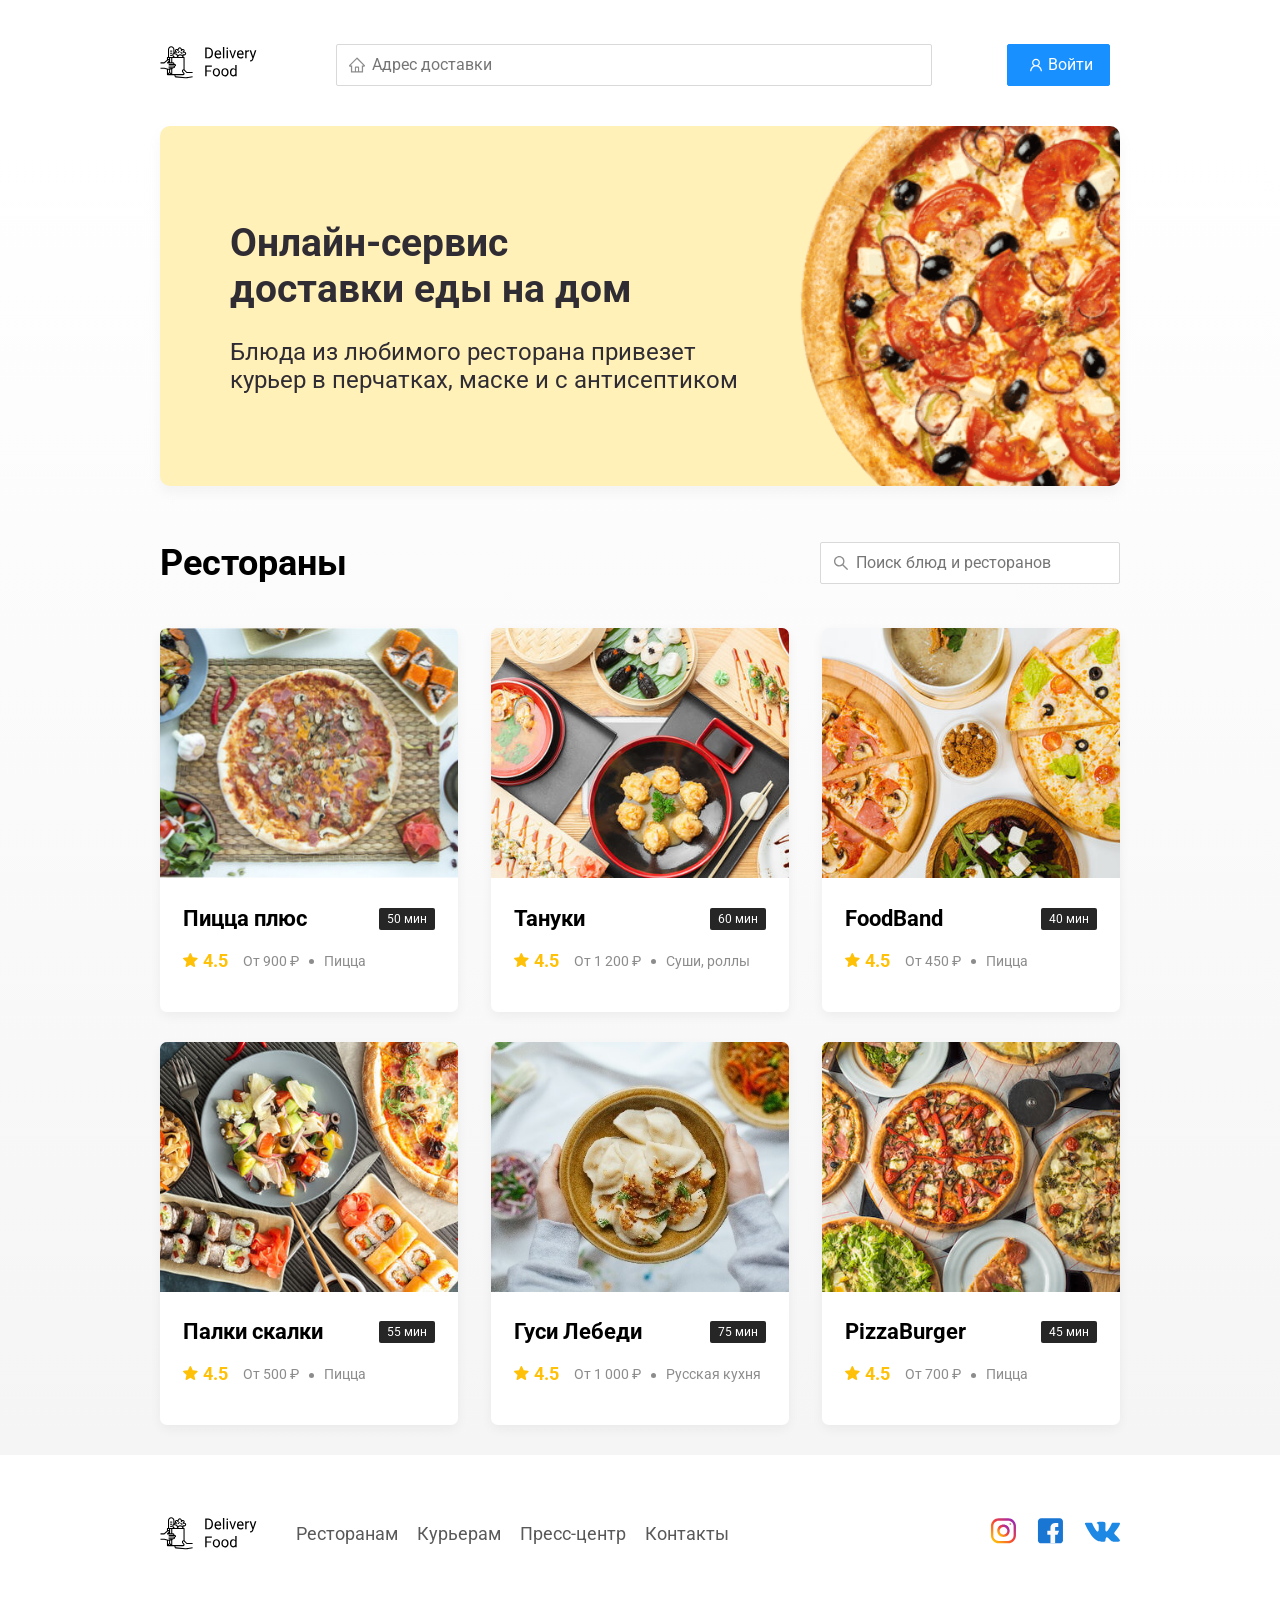
==== index.html @ 6c97d165 "auth" ====
<!DOCTYPE html>
<html lang="ru">

<head>
	<meta charset="UTF-8" />
	<meta name="viewport" content="width=device-width, initial-scale=1.0" />
	<title>Delivery Food — доставка еды на дом</title>
	<link href="https://fonts.googleapis.com/css?family=Roboto:400,700&display=swap&subset=cyrillic" rel="stylesheet" />
	<link rel="stylesheet" href="css/normalize.css" />
	<link rel="stylesheet" href="css/style.css" />
</head>

<body>
	<div class="container">
		<header class="header">
			<a class="logo">
				<img src="img/icon/logo.svg" alt="Logo" />
			</a>
			<label class="address">
				<input type="text" class="input input-address" placeholder="Адрес доставки" />
			</label>
			<div class="buttons">
				<span class="user-name"></span>
				<button class="button button-primary button-auth">
					<span class="button-auth-svg"></span>
					<span class="button-text">Войти</span>
				</button>
				<button class="button button-cart" id="cart-button">
					<span class="button-cart-svg"></span>
					<span class="button-text">Корзина</span>
				</button>
				<button class="button button-primary button-out">
					<span class="button-text">Выйти</span>
					<span class="button-out-svg"></span>
				</button>
			</div>
		</header>
	</div>
	<!-- /.container  -->

	<main class="main">
		<div class="container">
			<section class="container-promo">
				<section class="promo pizza">
					<h1 class="promo-title">Онлайн-сервис <br />доставки еды на дом</h1>
					<p class="promo-text">
						Блюда из любимого ресторана привезет курьер в перчатках, маске и с антисептиком
					</p>
				</section>
				<!-- <section class="promo kebab">
					<h1 class="promo-title">Шашлыки на майские <br> со скидкой 35%</h1>
					<p class="promo-text">
						Закажите шашлыки в любом ресторане до 10 мая и получите скидку по промокоду OMAGAD
					</p>
				</section>
				<section class="promo vegetables">
					<h1 class="promo-title">Скидка 20% на всю еду <br> по промокоду LOVE.JS</h1>
					<p class="promo-text">
						Блюдо из ресторана привезут вместе с двумя подарочными книгами по фронтенду
					</p>
				</section>
				<section class="promo sushi">
					<h1 class="promo-title">Сеты со скидкой до 30% <br> в ресторанах</h1>
					<p class="promo-text">
						Скидки на сеты до 30 мая по промокоду DADADA
					</p>
				</section> -->
			</section>
			<section class="restaurants">
				<div class="section-heading">
					<h2 class="section-title">Рестораны</h2>
					<label class="search">
						<input type="text" class="input input-search" placeholder="Поиск блюд и ресторанов" />
					</label>
				</div>
				<div class="cards cards-restaurants">
					<a href="restaurant.html" class="card card-restaurant">
						<img src="img/pizza-plus/preview.jpg" alt="image" class="card-image" />
						<div class="card-text">
							<div class="card-heading">
								<h3 class="card-title">Пицца плюс</h3>
								<span class="card-tag tag">50 мин</span>
							</div>
							<!-- /.card-heading -->
							<div class="card-info">
								<div class="rating">
									4.5
								</div>
								<div class="price">От 900 ₽</div>
								<div class="category">Пицца</div>
							</div>
							<!-- /.card-info -->
						</div>
						<!-- /.card-text -->
					</a>
					<!-- /.card -->

					<a href="restaurant.html" class="card card-restaurant">
						<img src="img/tanuki/preview.jpg" alt="image" class="card-image" />
						<div class="card-text">
							<div class="card-heading">
								<h3 class="card-title">Тануки</h3>
								<span class="card-tag tag">60 мин</span>
							</div>
							<!-- /.card-heading -->
							<div class="card-info">
								<div class="rating">
									4.5
								</div>
								<div class="price">От 1 200 ₽</div>
								<div class="category">Суши, роллы</div>
							</div>
							<!-- /.card-info -->
						</div>
						<!-- /.card-text -->
					</a>
					<!-- /.card -->

					<a href="restaurant.html" class="card card-restaurant">
						<img src="img/food-band/preview.jpg" alt="image" class="card-image" />
						<div class="card-text">
							<div class="card-heading">
								<h3 class="card-title">FoodBand</h3>
								<span class="card-tag tag">40 мин</span>
							</div>
							<!-- /.card-heading -->
							<div class="card-info">
								<div class="rating">
									4.5
								</div>
								<div class="price">От 450 ₽</div>
								<div class="category">Пицца</div>
							</div>
							<!-- /.card-info -->
						</div>
						<!-- /.card-text -->
					</a>
					<!-- /.card -->

					<a href="restaurant.html" class="card card-restaurant">
						<img src="img/palki-skalki/preview.jpg" alt="image" class="card-image" />
						<div class="card-text">
							<div class="card-heading">
								<h3 class="card-title">Палки скалки</h3>
								<span class="card-tag tag">55 мин</span>
							</div>
							<!-- /.card-heading -->
							<div class="card-info">
								<div class="rating">
									4.5
								</div>
								<div class="price">От 500 ₽</div>
								<div class="category">Пицца</div>
							</div>
							<!-- /.card-info -->
						</div>
						<!-- /.card-text -->
					</a>
					<!-- /.card -->

					<a href="restaurant.html" class="card card-restaurant">
						<img src="img/gusi-lebedi/preview.jpg" alt="image" class="card-image" />
						<div class="card-text">
							<div class="card-heading">
								<h3 class="card-title">Гуси Лебеди</h3>
								<span class="card-tag tag">75 мин</span>
							</div>
							<!-- /.card-heading -->
							<div class="card-info">
								<div class="rating">
									4.5
								</div>
								<div class="price">От 1 000 ₽</div>
								<div class="category">Русская кухня</div>
							</div>
							<!-- /.card-info -->
						</div>
						<!-- /.card-text -->
					</a>
					<!-- /.card -->

					<a href="restaurant.html" class="card card-restaurant">
						<img src="img/pizza-burger/preview.jpg" alt="image" class="card-image" />
						<div class="card-text">
							<div class="card-heading">
								<h3 class="card-title">PizzaBurger</h3>
								<span class="card-tag tag">45 мин</span>
							</div>
							<!-- /.card-heading -->
							<div class="card-info">
								<div class="rating">
									4.5
								</div>
								<div class="price">От 700 ₽</div>
								<div class="category">Пицца</div>
							</div>
							<!-- /.card-info -->
						</div>
						<!-- /.card-text -->
					</a>
					<!-- /.card -->
				</div>
				<!-- /.cards -->
			</section>
		</div>
		<!-- /.container -->
	</main>

	<footer class="footer">
		<div class="container">
			<div class="footer-block">
				<img src="img/icon/logo.svg" alt="logo" class="logo footer-logo" />
				<nav class="footer-nav">
					<a href="#" class="footer-link">Ресторанам </a>
					<a href="#" class="footer-link">Курьерам</a>
					<a href="#" class="footer-link">Пресс-центр</a>
					<a href="#" class="footer-link">Контакты</a>
				</nav>
				<div class="social-links">
					<a href="#" class="social-link"><img src="img/social/instagram.svg" alt="instagram" /></a>
					<a href="#" class="social-link"><img src="img/social/fb.svg" alt="facebook" /></a>
					<a href="#" class="social-link"><img src="img/social/vk.svg" alt="vk" /></a>
				</div>
				<!-- /.social-links -->
			</div>
			<!-- /.footer-block -->
		</div>
	</footer>

	<div class="modal modal-cart">
		<div class="modal-dialog">
			<div class="modal-header">
				<h3 class="modal-title">Корзина</h3>
				<button class="close">&times;</button>
			</div>
			<!-- /.modal-header -->
			<div class="modal-body">
				<div class="food-row">
					<span class="food-name">Ролл угорь стандарт</span>
					<strong class="food-price">250 ₽</strong>
					<div class="food-counter">
						<button class="counter-button">-</button>
						<span class="counter">1</span>
						<button class="counter-button">+</button>
					</div>
				</div>
				<!-- /.foods-row -->
				<div class="food-row">
					<span class="food-name">Ролл угорь стандарт</span>
					<strong class="food-price">250 ₽</strong>
					<div class="food-counter">
						<button class="counter-button">-</button>
						<span class="counter">1</span>
						<button class="counter-button">+</button>
					</div>
				</div>
				<!-- /.foods-row -->
				<div class="food-row">
					<span class="food-name">Ролл угорь стандарт</span>
					<strong class="food-price">250 ₽</strong>
					<div class="food-counter">
						<button class="counter-button">-</button>
						<span class="counter">1</span>
						<button class="counter-button">+</button>
					</div>
				</div>
				<!-- /.foods-row -->
				<div class="food-row">
					<span class="food-name">Ролл угорь стандарт</span>
					<strong class="food-price">250 ₽</strong>
					<div class="food-counter">
						<button class="counter-button">-</button>
						<span class="counter">1</span>
						<button class="counter-button">+</button>
					</div>
				</div>
				<!-- /.foods-row -->
			</div>
			<!-- /.modal-body -->
			<div class="modal-footer">
				<span class="modal-pricetag">1250 ₽</span>
				<div class="footer-buttons">
					<button class="button button-primary">Оформить заказ</button>
					<button class="button clear-cart">Отмена</button>
				</div>
			</div>
			<!-- /.modal-footer -->
		</div>
		<!-- /.modal-dialog -->
	</div>

	<div class="modal-auth">
		<div class="modal-dialog modal-dialog-auth">
			<button class="close-auth">&times;</button>
			<form id="logInForm">
				<fieldset class="modal-body">
					<legend class="modal-title">Авторизация</legend>
					<label class="label-auth">
						<span>Логин</span>
						<input id="login" type="text">
					</label>
					<label class="label-auth">
						<span>Пароль</span>
						<input id="password" type="password">
					</label>
				</fieldset>
				<!-- /.modal-body -->
				<div class="modal-footer">
					<div class="footer-buttons">
						<button class="button button-primary button-login" type="submit">Войти</button>
					</div>
				</div>
			</form>
			<!-- /.modal-footer -->
		</div>
		<!-- /.modal-dialog -->
	</div>

	<script src="js/main.js"></script>
</body>

</html>
---- css/style.css ----
* {
    box-sizing: border-box;
}

body {
    font-family: "Roboto", sans-serif;
    padding-top: 44px;
}

a,
button {
    cursor: pointer;
    color: inherit;
}

.hide {
    display: none;
}

.container {
    max-width: 1200px;
    margin: auto;
}

.header {
    display: flex;
    align-items: center;
    justify-content: space-between;
    margin-bottom: 40px;
}

.input {
    background-color: #ffffff;
    border: 1px solid #d9d9d9;
    border-radius: 2px;
    font-size: 16px;
    line-height: 24px;
    padding: 8px 8px 8px 35px;
    background-repeat: no-repeat;
    background-position: left 11px center;
}

.address {
    flex: 0.8;
}

.input-address {
    width: 100%;
    background-image: url(../img/icon/home.svg);
}

.search {
    margin-left: auto;
}

.input-search {
    width: 300px;
    background-image: url(../img/icon/search.svg);

}

.buttons {
    display: flex;
    align-items: center;
}

.button {
    display: flex;
    align-items: center;
    padding: 8px 16px;
    background: #ffffff;
    border: 1px solid #d9d9d9;
    box-sizing: border-box;
    box-shadow: 0 0 2px rgba(0, 0, 0, 0.0015);
    border-radius: 2px;
    color: #595959;
    font-size: 16px;
    line-height: 24px;
}

.button:hover {
    background: #1890ff;
    border: 1px solid #1890ff;
    color: #fff;
}


.button-primary {
    background: #1890ff;
    border: 1px solid #1890ff;
    color: #fff;
    margin-right: 10px;
}

.button-primary:hover {
    background: #ffffff;
    border: 1px solid #d9d9d9;
    color: #595959;
}

.button-icon {
    margin-right: 6px;
}

.button-card-text {
    margin-right: 10px;
}

.button-auth {
    background-position: 20px 13px;
}

.button-primary .button-auth-svg {
    width: 24px;
    height: 24px;
    background-color: #fff;
    -webkit-mask: url("../img/icon/user.svg") no-repeat 50% 50%;
    mask: url("../img/icon/user.svg") no-repeat 50% 50%;
    background-repeat: no-repeat;
}

.button-primary:hover .button-auth-svg {
    background-color: #595959;
}

.button .button-cart-svg {
    width: 24px;
    height: 24px;
    background-color: #595959;
    -webkit-mask: url("../img/icon/shopping-cart.svg") no-repeat 50% 50%;
    mask: url("../img/icon/shopping-cart.svg") no-repeat 50% 50%;
    background-repeat: no-repeat;
}

.button-primary .button-cart-svg {
    background-color: #fff;
}

.button:hover .button-cart-svg {
    background-color: #fff;
}

.button-primary:hover .button-cart-svg {
    background-color: #595959;
}

.button-cart {
    display: none;
    margin: 0 5px;
}

.button-out {
    display: none;
    margin: 0 5px;
}

.user-name {
    display: none;
    margin-right: 20px;
    font-weight: bold;
    font-size: 18px;
}

.promo-slider {

    width: 600px;
    height: 300px;

}

.promo {
    box-shadow: 0 7px 12px rgba(158, 158, 163, 0.1);
    border-radius: 10px;
    padding: 68px 70px;
    margin-bottom: 56px;
}

.pizza {
    background: #fff1b8 url(../img/promo/pizza.png) no-repeat top -100px right -250px / 830px
}

.kebab {
    background: #D6E4FF url(../img/promo/kebab.png) no-repeat top 45px right 40px / 450px;
}

.vegetables {
    background: #FFF566 url(../img/promo/vegetables.png) no-repeat top 0 right 0 / 825px
}

.sushi {
    background: #FFF1F0 url(../img/promo/sushi.png) no-repeat top 10px right 15px / 500px
}

.promo-title {
    font-style: normal;
    font-weight: bold;
    font-size: 39px;
    line-height: 46px;
    color: #302c34;
}

.promo-text {
    font-style: normal;
    font-weight: normal;
    font-size: 24px;
    line-height: 28px;
    color: #302c34;
    max-width: 538px;
}

.main {
    background: linear-gradient(180deg, rgba(245, 245, 245, 0) 1.04%, #f5f5f5 100%);
}

.section-heading {
    display: flex;
    align-items: center;
    margin-bottom: 44px;
}

.section-title {
    font-style: normal;
    font-weight: bold;
    font-size: 36px;
    line-height: 42px;
    margin: 0 30px 0 0;
    color: #000000;
}

.cards {
    display: flex;
    align-items: flex-start;
    justify-content: space-between;
    flex-wrap: wrap;
}

.card {
    background: #ffffff;
    box-shadow: 0 4px 12px rgba(0, 0, 0, 0.05);
    border-radius: 7px;
    overflow: hidden;
    margin-bottom: 30px;
    flex-basis: 31%;
    text-decoration: none;

}

.card-restaurant {
    cursor: pointer
}

.card-image {
    width: 100%;
    height: 250px;
    object-fit: cover;
}


.card-text {
    padding: 20px 23px 35px;
    min-height: 275px;
    display: flex;
    flex-direction: column;
}



.restaurants .card-text {
    min-height: auto;
}

.card-heading {
    display: flex;
    align-items: center;
    justify-content: space-between;
    margin-bottom: 10px;
}

.card-title {
    margin: 0;
    font-style: normal;
    font-weight: bold;
    font-size: 22px;
    line-height: 32px;
}

.card-title-reg {
    font-weight: 400;
}

.card-tag {
    font-style: normal;
    font-weight: normal;
    font-size: 12px;
    line-height: 20px;
    color: #ffffff;
    background: #262626;
    border-radius: 2px;
    padding: 1px 8px;
}

.card-info {
    display: flex;
    align-items: center;
    flex-wrap: wrap;
}

.card-buttons {
    display: flex;
    margin-top: 24px;
    flex-grow: 1;
    align-items: flex-end;
}

.card-price-bold {
    font-weight: bold;
    font-size: 20px;
    line-height: 32px;
    margin-left: 30px;
}

.rating {
    background-image: url("../img/icon/rating.svg");
    background-repeat: no-repeat;
    background-position: 0 7px;
    padding-left: 20px;
    margin-right: 26px;
    color: #ffc107;
    font-weight: bold;
    font-size: 18px;
    line-height: 32px;
}

.price,
.category {
    color: #8c8c8c;
    font-size: 18px;
    line-height: 32px;
}

.price {
    margin-right: 10px;
}

.ingredients {
    color: #8c8c8c;
    font-size: 18px;
    line-height: 21px;
}

.category {
    text-overflow: ellipsis;
    overflow: hidden;
    white-space: nowrap;
    max-width: 150px;
}

.price:after {
    content: "";
    width: 5px;
    height: 5px;
    background-color: #8c8c8c;
    display: inline-block;
    vertical-align: middle;
    border-radius: 50%;
    margin-left: 10px;
}

.footer {
    padding: 60px 0;
}

.footer-block {
    display: flex;
    align-items: center;
    justify-content: space-between;
}

.footer-nav {
    margin-left: 35px;
    margin-right: auto;
}

.footer-link {
    display: inline-block;
    color: #595959;
    font-style: normal;
    font-weight: normal;
    font-size: 18px;
    line-height: 21px;
    text-decoration: none;
}

.footer-link:not(:last-child) {
    margin-right: 15px;
}

.social-links {
    display: flex;
    align-items: center;
}

.social-link:not(:last-child) {
    margin-right: 21px;
}

.modal {
    position: fixed;
    left: 0;
    top: 0;
    width: 100%;
    height: 100%;
    background: rgba(0, 0, 0, 0.4);
    display: none;
    z-index: 999;
}

.modal-auth {
    position: fixed;
    left: 0;
    top: 0;
    width: 100%;
    height: 100%;
    background: rgba(0, 0, 0, 0.4);
    display: none;
    z-index: 999;
}

.is-open {
    display: flex;
}

.modal-dialog {
    max-width: 780px;
    width: 95%;
    background: #ffffff;
    border-radius: 5px;
    margin: auto;
    padding: 40px 45px;
}

.modal-dialog-auth {
    width: auto;
    position: relative;
}

.label-auth {
    display: block;
    margin: 30px;
}

.label-auth span {
    width: 80px;
    display: inline-block;
}

.modal-header {
    display: flex;
    align-items: center;
    justify-content: space-between;
    margin-bottom: 45px;
}

.modal-title {
    margin: 0;
    font-weight: bold;
    font-size: 36px;
    line-height: 42px;
}

.close {
    font-size: 36px;
    border: none;
    background-color: transparent;
}

.close-auth {
    font-size: 36px;
    border: none;
    background-color: transparent;
    position: absolute;
    top: 10px;
    right: 20px;
}

.modal-body {
    margin-bottom: 22px;
}

.food-row {
    display: flex;
    align-items: flex-start;
    justify-content: space-between;
    padding-bottom: 8px;
    border-bottom: 1px solid #d9d9d9;
    margin-bottom: 15px;
}

.food-name {
    font-weight: normal;
    font-size: 18px;
    line-height: 32px;
}

.food-price {
    margin-left: auto;
    margin-right: 47px;
    font-weight: bold;
    font-size: 20px;
    line-height: 32px;
}

.food-counter {
    display: flex;
    align-items: center;
}

.counter-button {
    display: flex;
    align-items: center;
    justify-content: center;
    width: 39px;
    height: 32px;
    background: #ffffff;
    border: 1px solid #40a9ff;
    box-sizing: border-box;
    border-radius: 2px;
    font-weight: normal;
    font-size: 14px;
    line-height: 22px;
    color: #40a9ff;
}

.counter-button:hover {
    background: #40a9ff;
    border: 1px solid #ffffff;
    color: #ffffff;
}

.counter {
    font-size: 16px;
    line-height: 24px;
    margin-left: 10px;
    margin-right: 10px;
}

.modal-footer {
    display: flex;
    align-items: center;
    justify-content: space-between;
}

.modal-auth .modal-footer {
    justify-content: flex-end;
}

.footer-buttons {
    display: flex;
    align-items: center;
}

.modal-pricetag {
    background: #262626;
    border-radius: 5px;
    color: #ffffff;
    padding: 15px 20px;
    font-size: 20px;
    line-height: 23px;
}

@media (max-width: 1366px) {
    .container {
        max-width: 960px;
    }

    .pizza {
        background-position: center right -300px;
        background-size: 750px;
    }


    .kebab {
        background-position: top -5px right -93px;
        background-size: 530px;
    }

    .vegetables {
        background-position: top 0 right -93px;
        background-size: 820px;
    }

    .sushi {
        background-position: center right -90px;
    }

    .rating {
        margin-right: 15px;
    }

    .category,
    .price {
        font-size: 14px;
    }
}

@media (max-width: 992px) {
    .container {
        max-width: 750px;
    }



    .pizza {
        padding: 50px;
        background-size: 500px;
        background-position: center right -200px;
    }


    .kebab {
        background-position: top 55px right -100px;
        background-size: 385px;
    }

    .vegetables {
        background-position: top 0 right -280px;
        background-size: 810px;
    }

    .sushi {
        background-position: top 30px right -175px;
    }



    .promo-text {
        font-size: 18px;
        max-width: 400px;
    }

    .card {
        flex-basis: 49%;
    }

    .footer-link {
        font-size: 16px;
    }
}

@media (max-width: 768px) {
    .container {
        max-width: 560px;
    }

    .card-info {
        flex-wrap: wrap;
    }

    .card .rating {
        flex-basis: 100%;
    }

    .card-title {
        font-size: 18px;
    }

    .card-text {
        min-height: 290px;
    }

    .card-price-bold {
        margin-left: 20px;
    }


    .pizza {
        background-size: 400px;
        background-position: bottom 50px right -200px;
    }


    .kebab {
        background-position: top -5px right -74px;
        background-size: 300px;
    }

    .vegetables {
        background-position: top 0 right -240px;
        background-size: 702px;
    }

    .sushi {
        background-position: top -24px right -75px;
        background-size: 302px;
    }

    .promo-title {
        font-size: 24px;
        line-height: 1.4;
    }

    .promo-text {
        margin-top: 0;
    }
}

@media (max-width: 578px) {
    .container {
        width: 90%;
    }

    .address {
        min-width: 100%;
        order: 1;
    }

    .header {
        flex-wrap: wrap;
    }

    .input-address {
        margin-top: 15px;
        order: 5;
        flex: 1;
    }

    .promo {
        background-image: none;
    }

    .promo-title {
        margin-bottom: 10px;
    }

    .section-title {
        font-size: 20px;
    }

    .card {
        flex-basis: 100%;
    }

    .card-text {
        min-height: auto;
    }

    .card-image {
        width: 100%;
    }

    .footer {
        padding: 30px 0;
    }

    .footer-block {
        align-items: flex-start;
    }

    .footer-nav {
        margin-left: 0;
        margin-right: 0;
        order: 0;
        display: flex;
        flex-direction: column;
    }

    .footer-logo {
        margin-right: 15px;
        order: 1;
    }

    .social-links {
        order: 2;
    }
}

@media (max-width: 480px) {
    .button-text {
        display: none;
    }

    .button-icon {
        margin: 0;
    }

    .user-name {
        margin: 10px;

    }

    .buttons {
        flex-wrap: wrap;
        margin-left: auto;
    }

    .button {
        min-height: 40px;
        padding: 5px 12px;

    }

    .button-out-svg {
        width: 24px;
        height: 24px;
        background-color: #fff;
        -webkit-mask: url(../img/icon/logout.svg) no-repeat 50% 50%;
        mask: url(../img/icon/logout.svg) no-repeat 50% 50%;
        background-repeat: no-repeat;
        -webkit-mask-size: 20px;
        mask-size: 20px;
    }

    .promo {
        padding: 20px;
    }

    .section-heading {
        flex-wrap: wrap;
    }

    .footer-block {
        flex-wrap: wrap;
        flex-direction: column;
        align-items: center;
    }

    .footer-logo {
        order: 0;
        margin-bottom: 20px;
    }

    .footer-nav {
        margin-bottom: 20px;
        text-align: center;
    }

    .footer-link:not(:last-child) {
        margin-right: 0;
    }
}
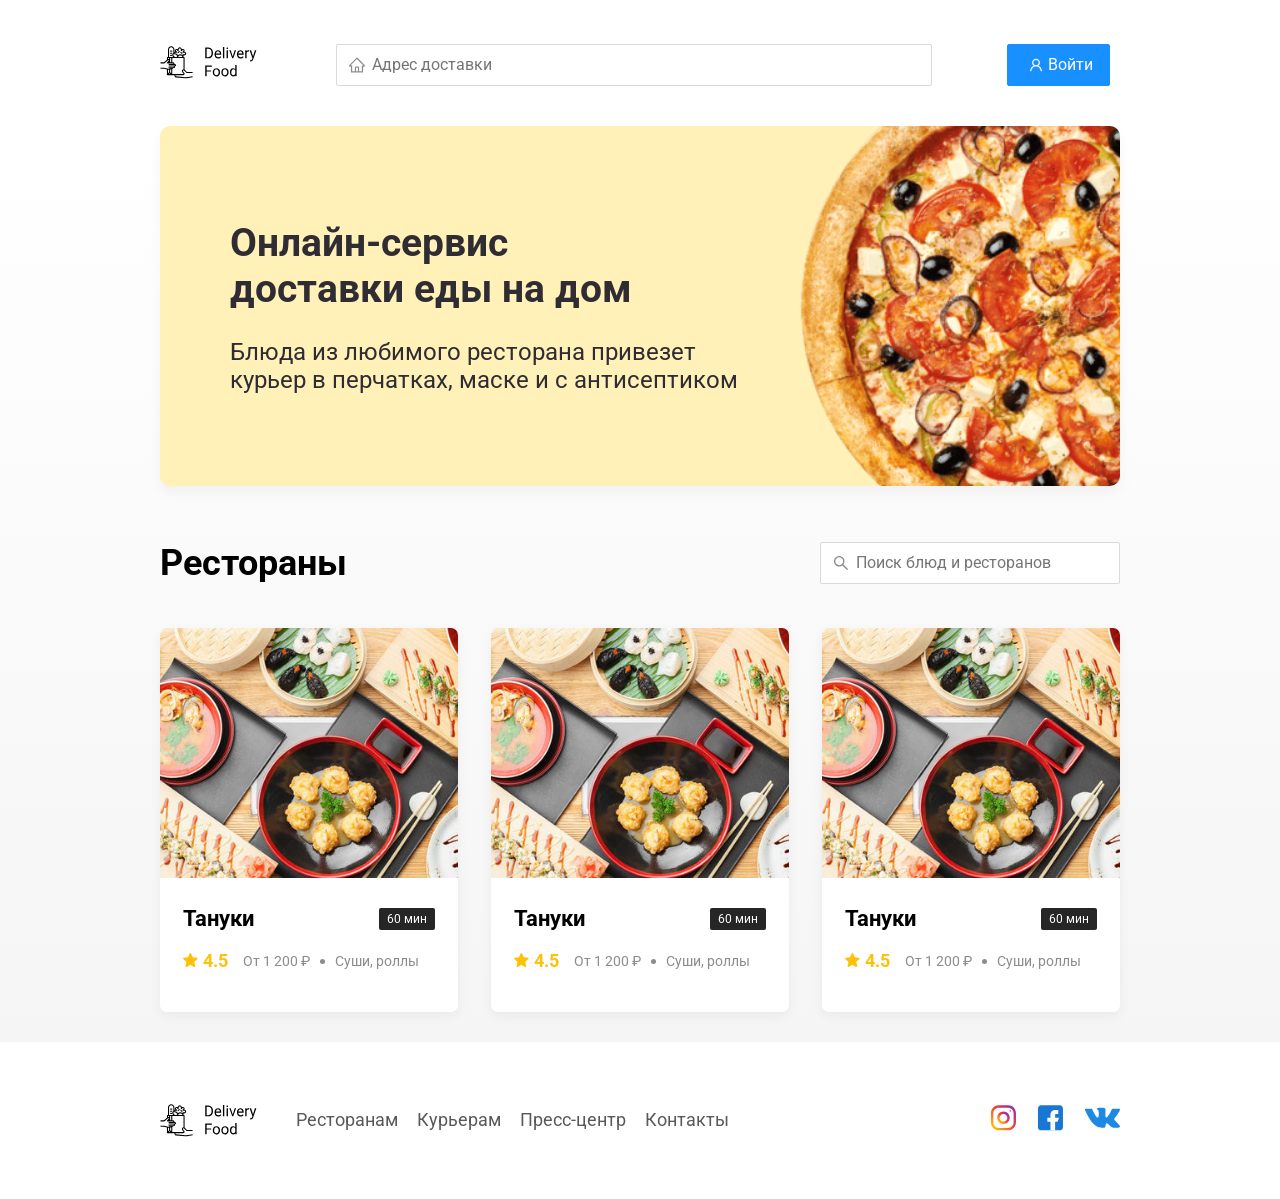
==== commit 002b4649: "version with cards of restaurants and cards of goods" ====
--- a/index.html
+++ b/index.html
@@ -66,6 +66,7 @@
 					</p>
 				</section> -->
 			</section>
+
 			<section class="restaurants">
 				<div class="section-heading">
 					<h2 class="section-title">Рестораны</h2>
@@ -74,131 +75,25 @@
 					</label>
 				</div>
 				<div class="cards cards-restaurants">
-					<a href="restaurant.html" class="card card-restaurant">
-						<img src="img/pizza-plus/preview.jpg" alt="image" class="card-image" />
-						<div class="card-text">
-							<div class="card-heading">
-								<h3 class="card-title">Пицца плюс</h3>
-								<span class="card-tag tag">50 мин</span>
-							</div>
-							<!-- /.card-heading -->
-							<div class="card-info">
-								<div class="rating">
-									4.5
-								</div>
-								<div class="price">От 900 ₽</div>
-								<div class="category">Пицца</div>
-							</div>
-							<!-- /.card-info -->
+					
+				</div>
+				<!-- /.cards -->
+			</section>
+
+			<section class="menu hide">
+				<div class="section-heading">
+					<h2 class="section-title restaurant-title">Пицца Плюс</h2>
+					<div class="card-info">
+						<div class="rating">
+							4.5
 						</div>
-						<!-- /.card-text -->
-					</a>
-					<!-- /.card -->
-
-					<a href="restaurant.html" class="card card-restaurant">
-						<img src="img/tanuki/preview.jpg" alt="image" class="card-image" />
-						<div class="card-text">
-							<div class="card-heading">
-								<h3 class="card-title">Тануки</h3>
-								<span class="card-tag tag">60 мин</span>
-							</div>
-							<!-- /.card-heading -->
-							<div class="card-info">
-								<div class="rating">
-									4.5
-								</div>
-								<div class="price">От 1 200 ₽</div>
-								<div class="category">Суши, роллы</div>
-							</div>
-							<!-- /.card-info -->
-						</div>
-						<!-- /.card-text -->
-					</a>
-					<!-- /.card -->
-
-					<a href="restaurant.html" class="card card-restaurant">
-						<img src="img/food-band/preview.jpg" alt="image" class="card-image" />
-						<div class="card-text">
-							<div class="card-heading">
-								<h3 class="card-title">FoodBand</h3>
-								<span class="card-tag tag">40 мин</span>
-							</div>
-							<!-- /.card-heading -->
-							<div class="card-info">
-								<div class="rating">
-									4.5
-								</div>
-								<div class="price">От 450 ₽</div>
-								<div class="category">Пицца</div>
-							</div>
-							<!-- /.card-info -->
-						</div>
-						<!-- /.card-text -->
-					</a>
-					<!-- /.card -->
-
-					<a href="restaurant.html" class="card card-restaurant">
-						<img src="img/palki-skalki/preview.jpg" alt="image" class="card-image" />
-						<div class="card-text">
-							<div class="card-heading">
-								<h3 class="card-title">Палки скалки</h3>
-								<span class="card-tag tag">55 мин</span>
-							</div>
-							<!-- /.card-heading -->
-							<div class="card-info">
-								<div class="rating">
-									4.5
-								</div>
-								<div class="price">От 500 ₽</div>
-								<div class="category">Пицца</div>
-							</div>
-							<!-- /.card-info -->
-						</div>
-						<!-- /.card-text -->
-					</a>
-					<!-- /.card -->
-
-					<a href="restaurant.html" class="card card-restaurant">
-						<img src="img/gusi-lebedi/preview.jpg" alt="image" class="card-image" />
-						<div class="card-text">
-							<div class="card-heading">
-								<h3 class="card-title">Гуси Лебеди</h3>
-								<span class="card-tag tag">75 мин</span>
-							</div>
-							<!-- /.card-heading -->
-							<div class="card-info">
-								<div class="rating">
-									4.5
-								</div>
-								<div class="price">От 1 000 ₽</div>
-								<div class="category">Русская кухня</div>
-							</div>
-							<!-- /.card-info -->
-						</div>
-						<!-- /.card-text -->
-					</a>
-					<!-- /.card -->
-
-					<a href="restaurant.html" class="card card-restaurant">
-						<img src="img/pizza-burger/preview.jpg" alt="image" class="card-image" />
-						<div class="card-text">
-							<div class="card-heading">
-								<h3 class="card-title">PizzaBurger</h3>
-								<span class="card-tag tag">45 мин</span>
-							</div>
-							<!-- /.card-heading -->
-							<div class="card-info">
-								<div class="rating">
-									4.5
-								</div>
-								<div class="price">От 700 ₽</div>
-								<div class="category">Пицца</div>
-							</div>
-							<!-- /.card-info -->
-						</div>
-						<!-- /.card-text -->
-					</a>
-					<!-- /.card -->
+						<div class="price">От 900 ₽</div>
+						<div class="category">Пицца</div>
+					</div>
+					<!-- /.card-info -->
+				</div>
+				<div class="cards cards-menu">
+					
 				</div>
 				<!-- /.cards -->
 			</section>
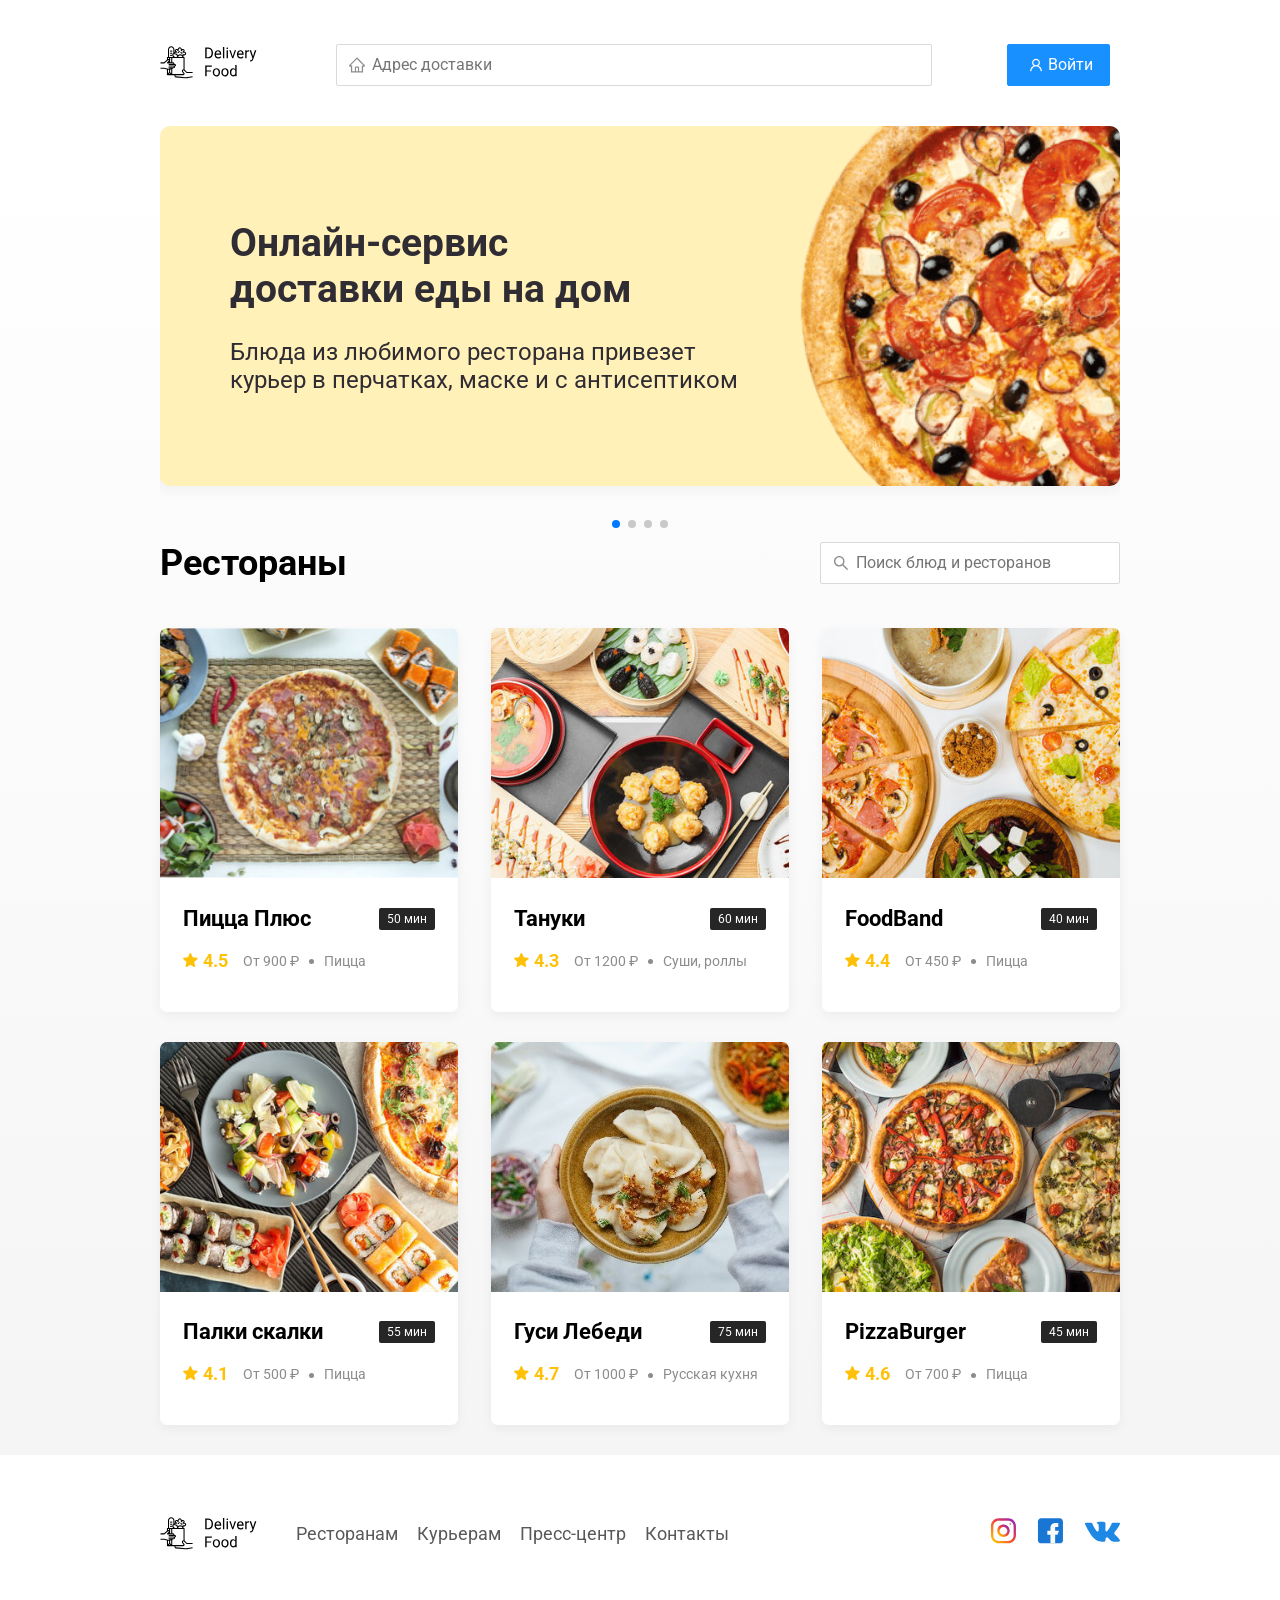
==== commit ad51ffcc: "cards and products (JSON parse and fetch)" ====
--- a/index.html
+++ b/index.html
@@ -5,6 +5,7 @@
 	<meta charset="UTF-8" />
 	<meta name="viewport" content="width=device-width, initial-scale=1.0" />
 	<title>Delivery Food — доставка еды на дом</title>
+	<link rel="stylesheet" href="https://cdn.jsdelivr.net/npm/swiper@8/swiper-bundle.min.css"/>
 	<link href="https://fonts.googleapis.com/css?family=Roboto:400,700&display=swap&subset=cyrillic" rel="stylesheet" />
 	<link rel="stylesheet" href="css/normalize.css" />
 	<link rel="stylesheet" href="css/style.css" />
@@ -40,31 +41,34 @@
 
 	<main class="main">
 		<div class="container">
-			<section class="container-promo">
-				<section class="promo pizza">
-					<h1 class="promo-title">Онлайн-сервис <br />доставки еды на дом</h1>
-					<p class="promo-text">
-						Блюда из любимого ресторана привезет курьер в перчатках, маске и с антисептиком
-					</p>
-				</section>
-				<!-- <section class="promo kebab">
-					<h1 class="promo-title">Шашлыки на майские <br> со скидкой 35%</h1>
-					<p class="promo-text">
-						Закажите шашлыки в любом ресторане до 10 мая и получите скидку по промокоду OMAGAD
-					</p>
-				</section>
-				<section class="promo vegetables">
-					<h1 class="promo-title">Скидка 20% на всю еду <br> по промокоду LOVE.JS</h1>
-					<p class="promo-text">
-						Блюдо из ресторана привезут вместе с двумя подарочными книгами по фронтенду
-					</p>
-				</section>
-				<section class="promo sushi">
-					<h1 class="promo-title">Сеты со скидкой до 30% <br> в ресторанах</h1>
-					<p class="promo-text">
-						Скидки на сеты до 30 мая по промокоду DADADA
-					</p>
-				</section> -->
+			<section class="container-promo swiper">
+				<div class="swiper-wrapper">
+					<section class="promo pizza swiper-slide">
+						<h1 class="promo-title">Онлайн-сервис <br />доставки еды на дом</h1>
+						<p class="promo-text">
+							Блюда из любимого ресторана привезет курьер в перчатках, маске и с антисептиком
+						</p>
+					</section>
+					<section class="promo kebab swiper-slide">
+						<h1 class="promo-title">Шашлыки на майские <br> со скидкой 35%</h1>
+						<p class="promo-text">
+							Закажите шашлыки в любом ресторане до 10 мая и получите скидку по промокоду OMAGAD
+						</p>
+					</section>
+					<section class="promo vegetables swiper-slide">
+						<h1 class="promo-title">Скидка 20% на всю еду <br> по промокоду LOVE.JS</h1>
+						<p class="promo-text">
+							Блюдо из ресторана привезут вместе с двумя подарочными книгами по фронтенду
+						</p>
+					</section>
+					<section class="promo sushi swiper-slide">
+						<h1 class="promo-title">Сеты со скидкой до 30% <br> в ресторанах</h1>
+						<p class="promo-text">
+							Скидки на сеты до 30 мая по промокоду DADADA
+						</p>
+					</section> 
+				</div>
+				<div class="swiper-pagination"></div>
 			</section>
 
 			<section class="restaurants">
@@ -211,6 +215,7 @@
 		<!-- /.modal-dialog -->
 	</div>
 
+	<script src="https://cdn.jsdelivr.net/npm/swiper@8/swiper-bundle.min.js"></script>
 	<script src="js/main.js"></script>
 </body>
 
--- a/css/style.css
+++ b/css/style.css
@@ -21,6 +21,7 @@
     max-width: 1200px;
     margin: auto;
 }
+
 
 .header {
     display: flex;
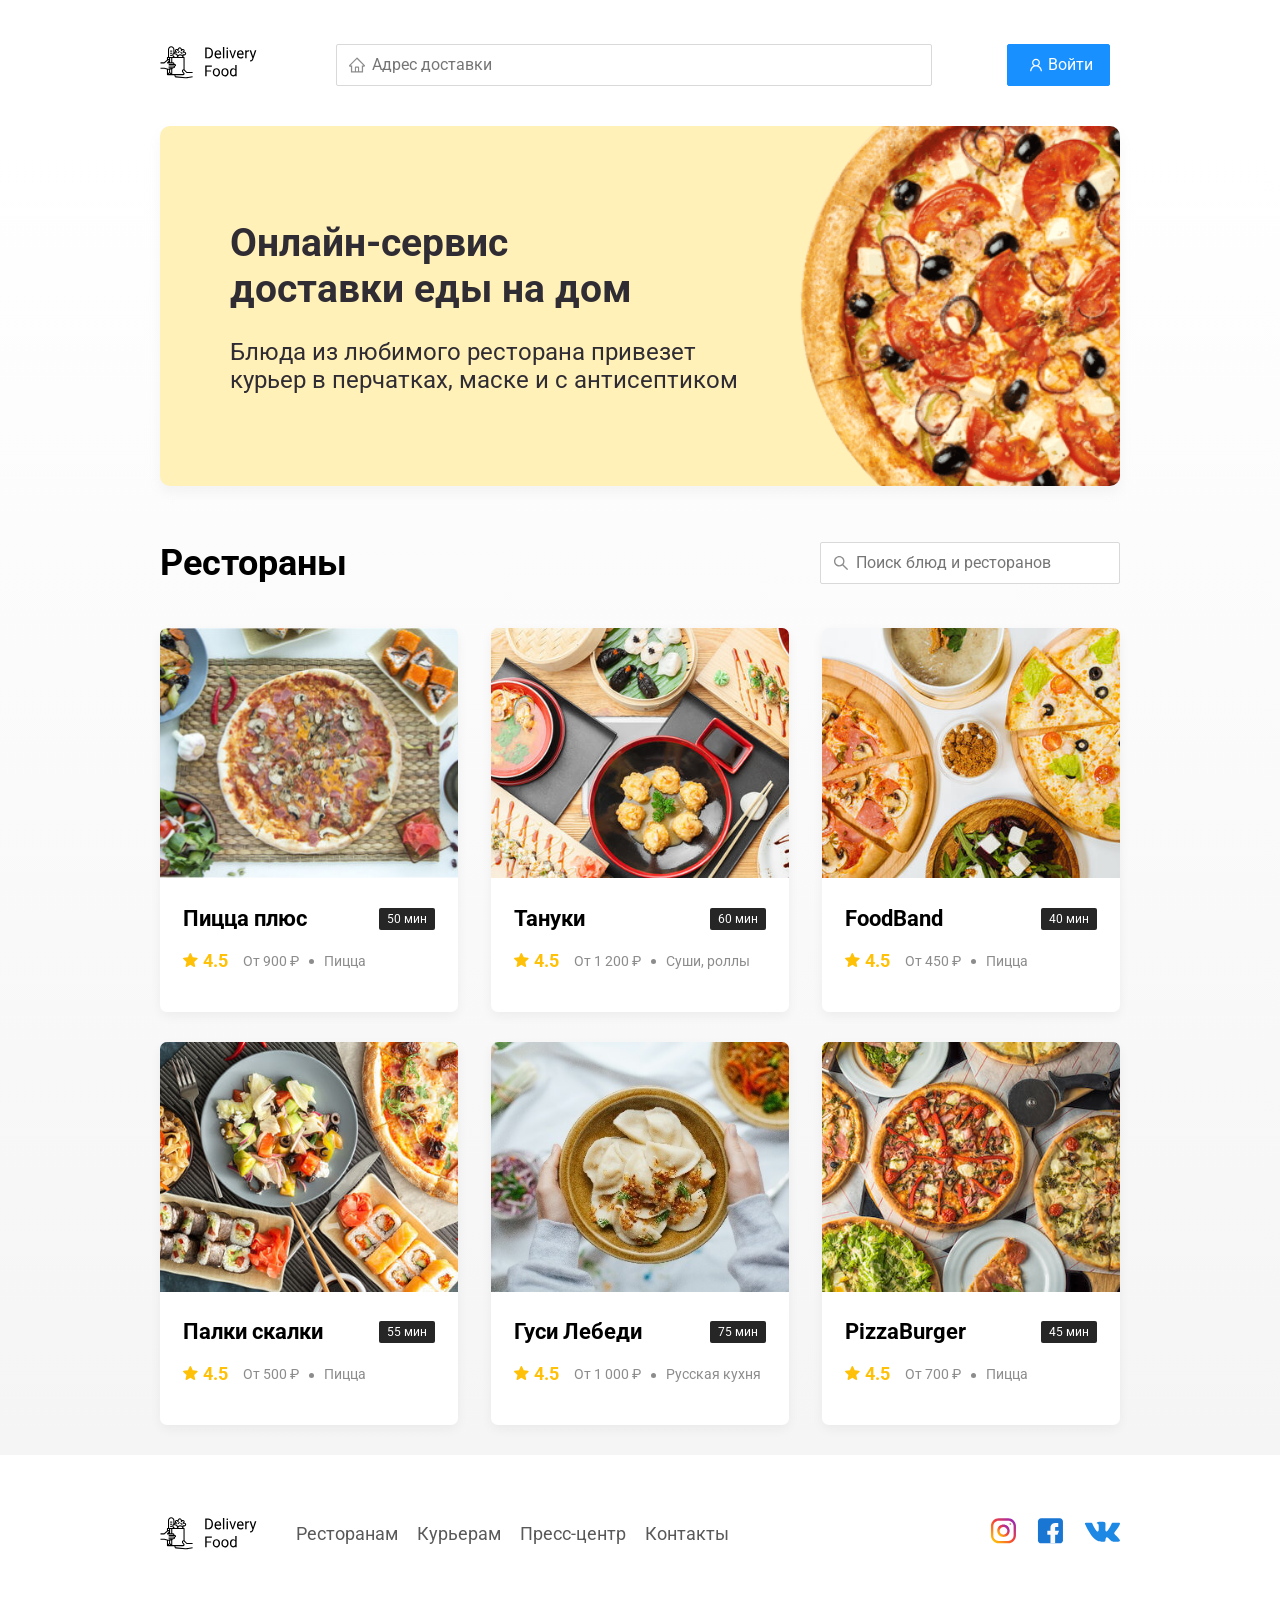
==== commit ebd3edc2: "v1.0.0" ====
--- a/index.html
+++ b/index.html
@@ -5,7 +5,6 @@
 	<meta charset="UTF-8" />
 	<meta name="viewport" content="width=device-width, initial-scale=1.0" />
 	<title>Delivery Food — доставка еды на дом</title>
-	<link rel="stylesheet" href="https://cdn.jsdelivr.net/npm/swiper@8/swiper-bundle.min.css"/>
 	<link href="https://fonts.googleapis.com/css?family=Roboto:400,700&display=swap&subset=cyrillic" rel="stylesheet" />
 	<link rel="stylesheet" href="css/normalize.css" />
 	<link rel="stylesheet" href="css/style.css" />
@@ -41,36 +40,32 @@
 
 	<main class="main">
 		<div class="container">
-			<section class="container-promo swiper">
-				<div class="swiper-wrapper">
-					<section class="promo pizza swiper-slide">
-						<h1 class="promo-title">Онлайн-сервис <br />доставки еды на дом</h1>
-						<p class="promo-text">
-							Блюда из любимого ресторана привезет курьер в перчатках, маске и с антисептиком
-						</p>
-					</section>
-					<section class="promo kebab swiper-slide">
-						<h1 class="promo-title">Шашлыки на майские <br> со скидкой 35%</h1>
-						<p class="promo-text">
-							Закажите шашлыки в любом ресторане до 10 мая и получите скидку по промокоду OMAGAD
-						</p>
-					</section>
-					<section class="promo vegetables swiper-slide">
-						<h1 class="promo-title">Скидка 20% на всю еду <br> по промокоду LOVE.JS</h1>
-						<p class="promo-text">
-							Блюдо из ресторана привезут вместе с двумя подарочными книгами по фронтенду
-						</p>
-					</section>
-					<section class="promo sushi swiper-slide">
-						<h1 class="promo-title">Сеты со скидкой до 30% <br> в ресторанах</h1>
-						<p class="promo-text">
-							Скидки на сеты до 30 мая по промокоду DADADA
-						</p>
-					</section> 
-				</div>
-				<div class="swiper-pagination"></div>
+			<section class="container-promo">
+				<section class="promo pizza">
+					<h1 class="promo-title">Онлайн-сервис <br />доставки еды на дом</h1>
+					<p class="promo-text">
+						Блюда из любимого ресторана привезет курьер в перчатках, маске и с антисептиком
+					</p>
+				</section>
+				<!-- <section class="promo kebab">
+					<h1 class="promo-title">Шашлыки на майские <br> со скидкой 35%</h1>
+					<p class="promo-text">
+						Закажите шашлыки в любом ресторане до 10 мая и получите скидку по промокоду OMAGAD
+					</p>
+				</section>
+				<section class="promo vegetables">
+					<h1 class="promo-title">Скидка 20% на всю еду <br> по промокоду LOVE.JS</h1>
+					<p class="promo-text">
+						Блюдо из ресторана привезут вместе с двумя подарочными книгами по фронтенду
+					</p>
+				</section>
+				<section class="promo sushi">
+					<h1 class="promo-title">Сеты со скидкой до 30% <br> в ресторанах</h1>
+					<p class="promo-text">
+						Скидки на сеты до 30 мая по промокоду DADADA
+					</p>
+				</section> -->
 			</section>
-
 			<section class="restaurants">
 				<div class="section-heading">
 					<h2 class="section-title">Рестораны</h2>
@@ -79,25 +74,131 @@
 					</label>
 				</div>
 				<div class="cards cards-restaurants">
-					
-				</div>
-				<!-- /.cards -->
-			</section>
-
-			<section class="menu hide">
-				<div class="section-heading">
-					<h2 class="section-title restaurant-title">Пицца Плюс</h2>
-					<div class="card-info">
-						<div class="rating">
-							4.5
-						</div>
-						<div class="price">От 900 ₽</div>
-						<div class="category">Пицца</div>
-					</div>
-					<!-- /.card-info -->
-				</div>
-				<div class="cards cards-menu">
-					
+					<a href="restaurant.html" class="card card-restaurant">
+						<img src="img/pizza-plus/preview.jpg" alt="image" class="card-image" />
+						<div class="card-text">
+							<div class="card-heading">
+								<h3 class="card-title">Пицца плюс</h3>
+								<span class="card-tag tag">50 мин</span>
+							</div>
+							<!-- /.card-heading -->
+							<div class="card-info">
+								<div class="rating">
+									4.5
+								</div>
+								<div class="price">От 900 ₽</div>
+								<div class="category">Пицца</div>
+							</div>
+							<!-- /.card-info -->
+						</div>
+						<!-- /.card-text -->
+					</a>
+					<!-- /.card -->
+
+					<a href="restaurant.html" class="card card-restaurant">
+						<img src="img/tanuki/preview.jpg" alt="image" class="card-image" />
+						<div class="card-text">
+							<div class="card-heading">
+								<h3 class="card-title">Тануки</h3>
+								<span class="card-tag tag">60 мин</span>
+							</div>
+							<!-- /.card-heading -->
+							<div class="card-info">
+								<div class="rating">
+									4.5
+								</div>
+								<div class="price">От 1 200 ₽</div>
+								<div class="category">Суши, роллы</div>
+							</div>
+							<!-- /.card-info -->
+						</div>
+						<!-- /.card-text -->
+					</a>
+					<!-- /.card -->
+
+					<a href="restaurant.html" class="card card-restaurant">
+						<img src="img/food-band/preview.jpg" alt="image" class="card-image" />
+						<div class="card-text">
+							<div class="card-heading">
+								<h3 class="card-title">FoodBand</h3>
+								<span class="card-tag tag">40 мин</span>
+							</div>
+							<!-- /.card-heading -->
+							<div class="card-info">
+								<div class="rating">
+									4.5
+								</div>
+								<div class="price">От 450 ₽</div>
+								<div class="category">Пицца</div>
+							</div>
+							<!-- /.card-info -->
+						</div>
+						<!-- /.card-text -->
+					</a>
+					<!-- /.card -->
+
+					<a href="restaurant.html" class="card card-restaurant">
+						<img src="img/palki-skalki/preview.jpg" alt="image" class="card-image" />
+						<div class="card-text">
+							<div class="card-heading">
+								<h3 class="card-title">Палки скалки</h3>
+								<span class="card-tag tag">55 мин</span>
+							</div>
+							<!-- /.card-heading -->
+							<div class="card-info">
+								<div class="rating">
+									4.5
+								</div>
+								<div class="price">От 500 ₽</div>
+								<div class="category">Пицца</div>
+							</div>
+							<!-- /.card-info -->
+						</div>
+						<!-- /.card-text -->
+					</a>
+					<!-- /.card -->
+
+					<a href="restaurant.html" class="card card-restaurant">
+						<img src="img/gusi-lebedi/preview.jpg" alt="image" class="card-image" />
+						<div class="card-text">
+							<div class="card-heading">
+								<h3 class="card-title">Гуси Лебеди</h3>
+								<span class="card-tag tag">75 мин</span>
+							</div>
+							<!-- /.card-heading -->
+							<div class="card-info">
+								<div class="rating">
+									4.5
+								</div>
+								<div class="price">От 1 000 ₽</div>
+								<div class="category">Русская кухня</div>
+							</div>
+							<!-- /.card-info -->
+						</div>
+						<!-- /.card-text -->
+					</a>
+					<!-- /.card -->
+
+					<a href="restaurant.html" class="card card-restaurant">
+						<img src="img/pizza-burger/preview.jpg" alt="image" class="card-image" />
+						<div class="card-text">
+							<div class="card-heading">
+								<h3 class="card-title">PizzaBurger</h3>
+								<span class="card-tag tag">45 мин</span>
+							</div>
+							<!-- /.card-heading -->
+							<div class="card-info">
+								<div class="rating">
+									4.5
+								</div>
+								<div class="price">От 700 ₽</div>
+								<div class="category">Пицца</div>
+							</div>
+							<!-- /.card-info -->
+						</div>
+						<!-- /.card-text -->
+					</a>
+					<!-- /.card -->
 				</div>
 				<!-- /.cards -->
 			</section>
@@ -215,8 +316,7 @@
 		<!-- /.modal-dialog -->
 	</div>
 
-	<script src="https://cdn.jsdelivr.net/npm/swiper@8/swiper-bundle.min.js"></script>
-	<script src="js/main.js"></script>
+	<script defer src="js/main.js"></script>
 </body>
 
 </html>
--- a/css/style.css
+++ b/css/style.css
@@ -21,7 +21,6 @@
     max-width: 1200px;
     margin: auto;
 }
-
 
 .header {
     display: flex;
@@ -366,6 +365,7 @@
     border-radius: 50%;
     margin-left: 10px;
 }
+
 
 .footer {
     padding: 60px 0;
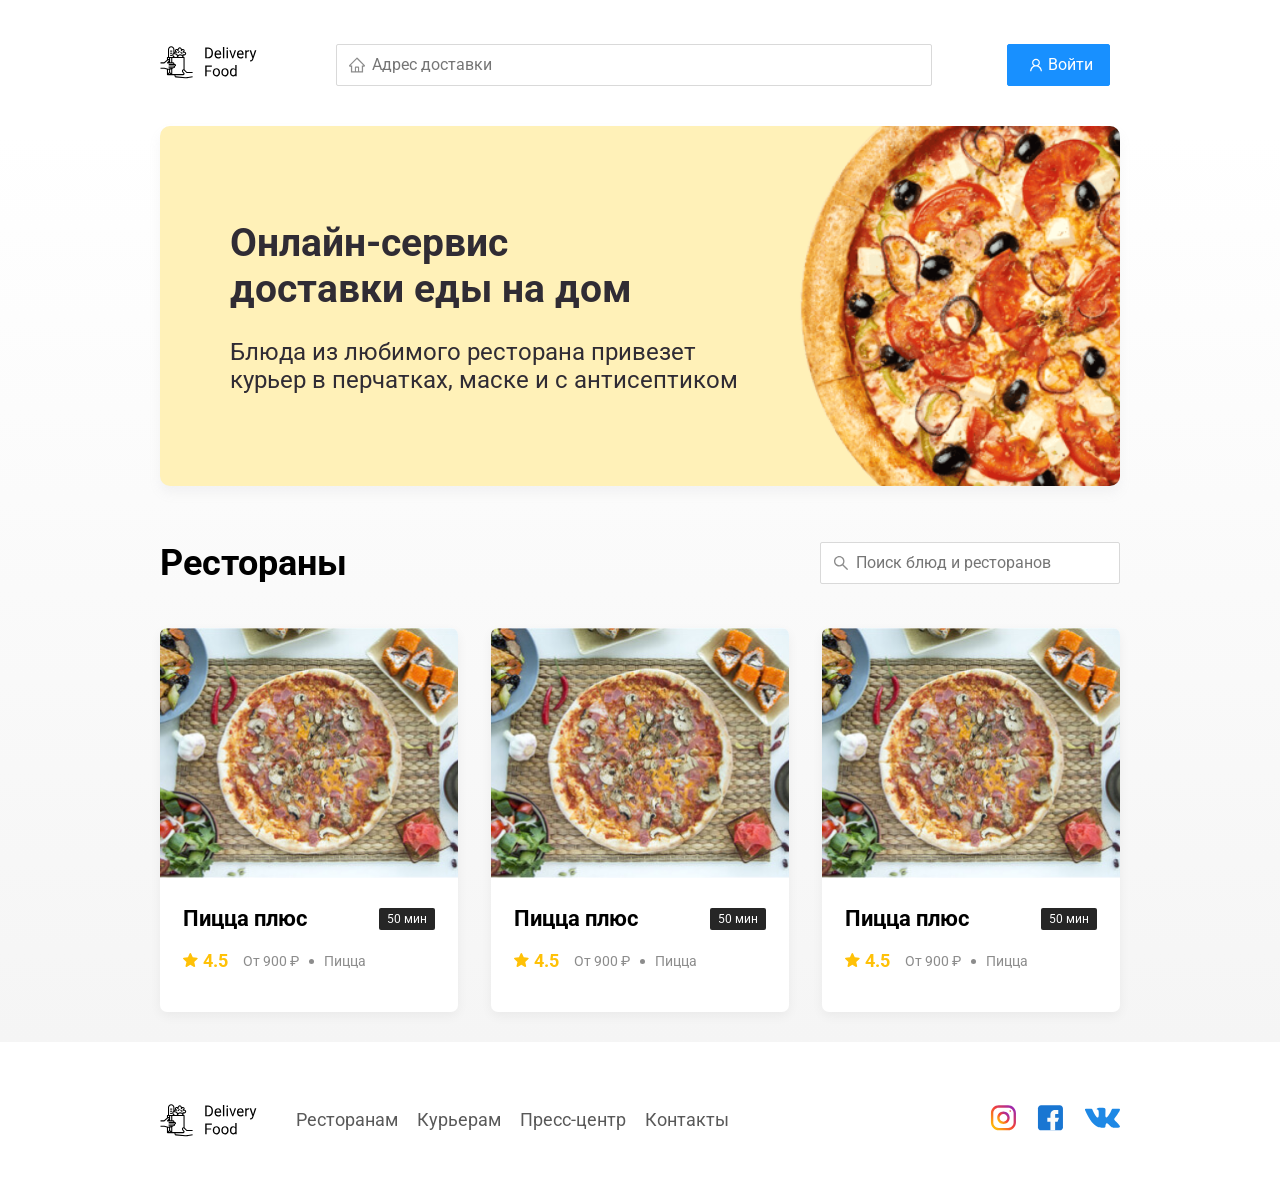
==== commit 3fe4cebe: "v2.0.0" ====
--- a/index.html
+++ b/index.html
@@ -73,132 +73,27 @@
 						<input type="text" class="input input-search" placeholder="Поиск блюд и ресторанов" />
 					</label>
 				</div>
+
 				<div class="cards cards-restaurants">
-					<a href="restaurant.html" class="card card-restaurant">
-						<img src="img/pizza-plus/preview.jpg" alt="image" class="card-image" />
-						<div class="card-text">
-							<div class="card-heading">
-								<h3 class="card-title">Пицца плюс</h3>
-								<span class="card-tag tag">50 мин</span>
-							</div>
-							<!-- /.card-heading -->
-							<div class="card-info">
-								<div class="rating">
-									4.5
-								</div>
-								<div class="price">От 900 ₽</div>
-								<div class="category">Пицца</div>
-							</div>
-							<!-- /.card-info -->
+
+				</div>
+				<!-- /.cards -->
+			</section>
+
+			<section class="menu hide">
+				<div class="section-heading">
+					<h2 class="section-title restaurant-title">Пицца Плюс</h2>
+					<div class="card-info">
+						<div class="rating">
+							4.5
 						</div>
-						<!-- /.card-text -->
-					</a>
-					<!-- /.card -->
-
-					<a href="restaurant.html" class="card card-restaurant">
-						<img src="img/tanuki/preview.jpg" alt="image" class="card-image" />
-						<div class="card-text">
-							<div class="card-heading">
-								<h3 class="card-title">Тануки</h3>
-								<span class="card-tag tag">60 мин</span>
-							</div>
-							<!-- /.card-heading -->
-							<div class="card-info">
-								<div class="rating">
-									4.5
-								</div>
-								<div class="price">От 1 200 ₽</div>
-								<div class="category">Суши, роллы</div>
-							</div>
-							<!-- /.card-info -->
-						</div>
-						<!-- /.card-text -->
-					</a>
-					<!-- /.card -->
-
-					<a href="restaurant.html" class="card card-restaurant">
-						<img src="img/food-band/preview.jpg" alt="image" class="card-image" />
-						<div class="card-text">
-							<div class="card-heading">
-								<h3 class="card-title">FoodBand</h3>
-								<span class="card-tag tag">40 мин</span>
-							</div>
-							<!-- /.card-heading -->
-							<div class="card-info">
-								<div class="rating">
-									4.5
-								</div>
-								<div class="price">От 450 ₽</div>
-								<div class="category">Пицца</div>
-							</div>
-							<!-- /.card-info -->
-						</div>
-						<!-- /.card-text -->
-					</a>
-					<!-- /.card -->
-
-					<a href="restaurant.html" class="card card-restaurant">
-						<img src="img/palki-skalki/preview.jpg" alt="image" class="card-image" />
-						<div class="card-text">
-							<div class="card-heading">
-								<h3 class="card-title">Палки скалки</h3>
-								<span class="card-tag tag">55 мин</span>
-							</div>
-							<!-- /.card-heading -->
-							<div class="card-info">
-								<div class="rating">
-									4.5
-								</div>
-								<div class="price">От 500 ₽</div>
-								<div class="category">Пицца</div>
-							</div>
-							<!-- /.card-info -->
-						</div>
-						<!-- /.card-text -->
-					</a>
-					<!-- /.card -->
-
-					<a href="restaurant.html" class="card card-restaurant">
-						<img src="img/gusi-lebedi/preview.jpg" alt="image" class="card-image" />
-						<div class="card-text">
-							<div class="card-heading">
-								<h3 class="card-title">Гуси Лебеди</h3>
-								<span class="card-tag tag">75 мин</span>
-							</div>
-							<!-- /.card-heading -->
-							<div class="card-info">
-								<div class="rating">
-									4.5
-								</div>
-								<div class="price">От 1 000 ₽</div>
-								<div class="category">Русская кухня</div>
-							</div>
-							<!-- /.card-info -->
-						</div>
-						<!-- /.card-text -->
-					</a>
-					<!-- /.card -->
-
-					<a href="restaurant.html" class="card card-restaurant">
-						<img src="img/pizza-burger/preview.jpg" alt="image" class="card-image" />
-						<div class="card-text">
-							<div class="card-heading">
-								<h3 class="card-title">PizzaBurger</h3>
-								<span class="card-tag tag">45 мин</span>
-							</div>
-							<!-- /.card-heading -->
-							<div class="card-info">
-								<div class="rating">
-									4.5
-								</div>
-								<div class="price">От 700 ₽</div>
-								<div class="category">Пицца</div>
-							</div>
-							<!-- /.card-info -->
-						</div>
-						<!-- /.card-text -->
-					</a>
-					<!-- /.card -->
+						<div class="price">От 900 ₽</div>
+						<div class="category">Пицца</div>
+					</div>
+					<!-- /.card-info -->
+				</div>
+				<div class="cards cards-menu">
+
 				</div>
 				<!-- /.cards -->
 			</section>
--- a/css/style.css
+++ b/css/style.css
@@ -838,4 +838,14 @@
     .footer-link:not(:last-child) {
         margin-right: 0;
     }
+}
+
+@media (max-width: 320px) {
+    .modal-dialog-auth{
+        width: 97%;
+    }
+    .modal-dialog{
+        padding: 40px 5px;
+    }
+
 }
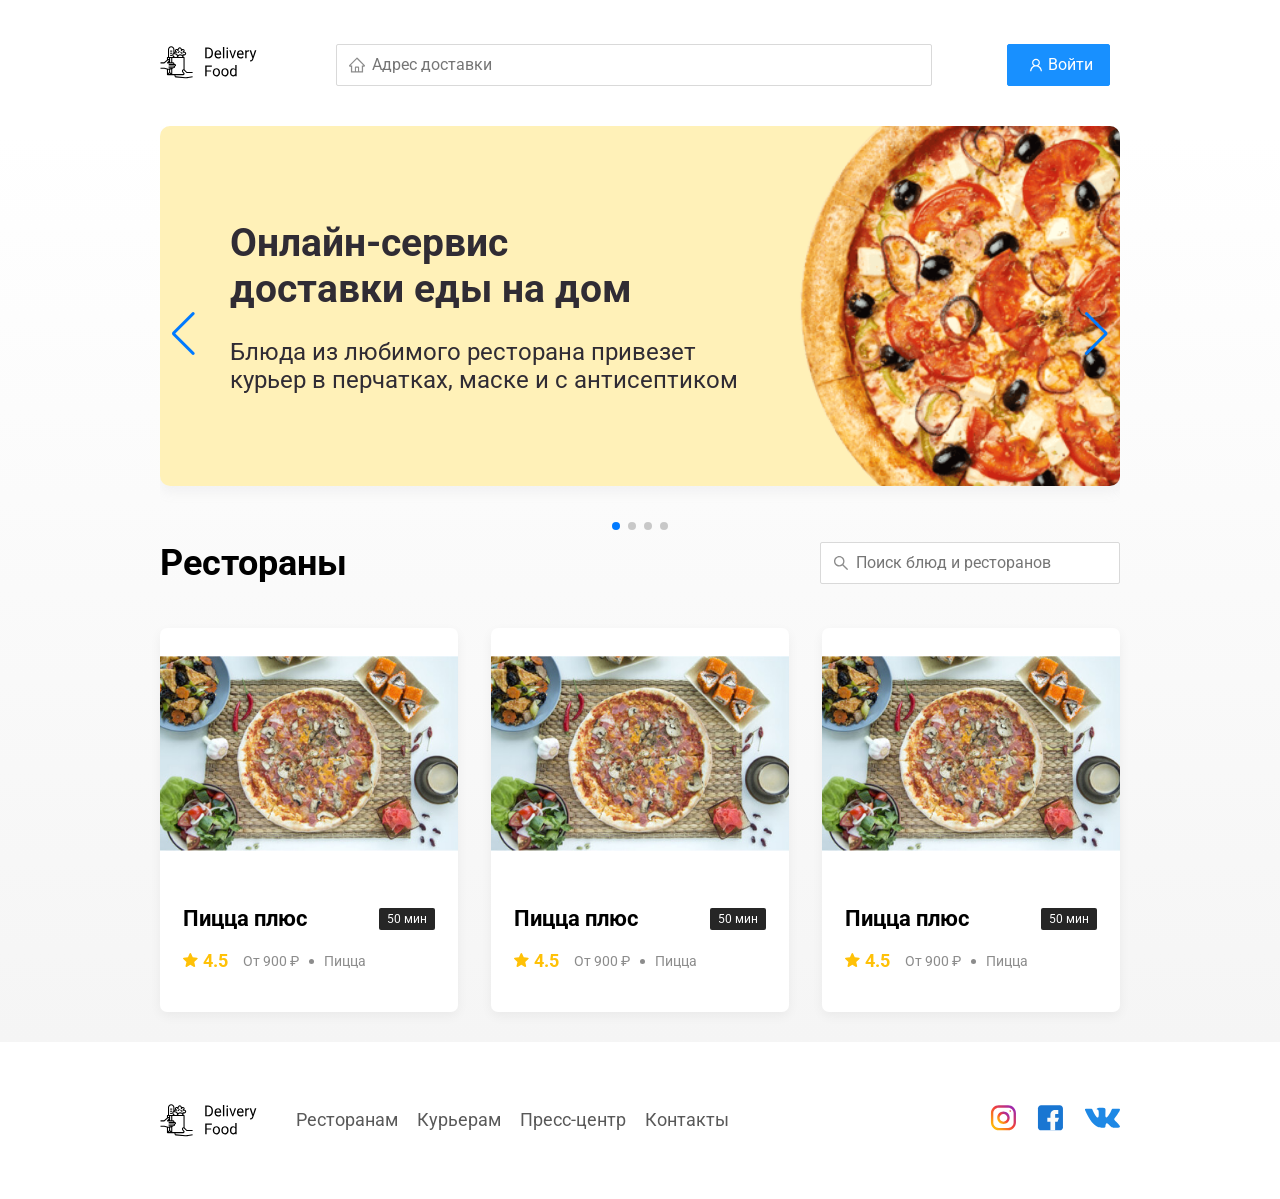
==== commit 935d2344: "v2.1.0" ====
--- a/index.html
+++ b/index.html
@@ -7,6 +7,7 @@
 	<title>Delivery Food — доставка еды на дом</title>
 	<link href="https://fonts.googleapis.com/css?family=Roboto:400,700&display=swap&subset=cyrillic" rel="stylesheet" />
 	<link rel="stylesheet" href="css/normalize.css" />
+	<link rel="stylesheet" href="https://cdn.jsdelivr.net/npm/swiper@10/swiper-bundle.min.css" />
 	<link rel="stylesheet" href="css/style.css" />
 </head>
 
@@ -40,32 +41,42 @@
 
 	<main class="main">
 		<div class="container">
-			<section class="container-promo">
-				<section class="promo pizza">
-					<h1 class="promo-title">Онлайн-сервис <br />доставки еды на дом</h1>
-					<p class="promo-text">
-						Блюда из любимого ресторана привезет курьер в перчатках, маске и с антисептиком
-					</p>
-				</section>
-				<!-- <section class="promo kebab">
-					<h1 class="promo-title">Шашлыки на майские <br> со скидкой 35%</h1>
-					<p class="promo-text">
-						Закажите шашлыки в любом ресторане до 10 мая и получите скидку по промокоду OMAGAD
-					</p>
-				</section>
-				<section class="promo vegetables">
-					<h1 class="promo-title">Скидка 20% на всю еду <br> по промокоду LOVE.JS</h1>
-					<p class="promo-text">
-						Блюдо из ресторана привезут вместе с двумя подарочными книгами по фронтенду
-					</p>
-				</section>
-				<section class="promo sushi">
-					<h1 class="promo-title">Сеты со скидкой до 30% <br> в ресторанах</h1>
-					<p class="promo-text">
-						Скидки на сеты до 30 мая по промокоду DADADA
-					</p>
-				</section> -->
-			</section>
+			<div class="container-promo swiper">
+				<div class="swiper-wrapper">
+					<section class="swiper-slide promo pizza">
+						<h1 class="promo-title">Онлайн-сервис <br />доставки еды на дом</h1>
+						<p class="promo-text">
+							Блюда из любимого ресторана привезет курьер в перчатках, маске и с антисептиком
+						</p>
+					</section>
+					<section class="swiper-slide promo kebab">
+						<h1 class="promo-title">Шашлыки на майские <br> со скидкой 35%</h1>
+						<p class="promo-text">
+							Закажите шашлыки в любом ресторане до 10 мая и получите скидку по промокоду OMAGAD
+						</p>
+					</section>
+					<section class="swiper-slide promo vegetables">
+						<h1 class="promo-title">Скидка 20% на всю еду <br> по промокоду LOVE.JS</h1>
+						<p class="promo-text">
+							Блюдо из ресторана привезут вместе с двумя подарочными книгами по фронтенду
+						</p>
+					</section>
+					<section class="swiper-slide promo sushi">
+						<h1 class="promo-title">Сеты со скидкой до 30% <br> в ресторанах</h1>
+						<p class="promo-text">
+							Скидки на сеты до 30 мая по промокоду DADADA
+						</p>
+					</section>
+				</div>
+				<div class="swiper-pagination"></div>
+
+				<div class="swiper-button-prev"></div>
+				<div class="swiper-button-next"></div>
+
+			</div>
+			
+
+
 			<section class="restaurants">
 				<div class="section-heading">
 					<h2 class="section-title">Рестораны</h2>
@@ -192,11 +203,11 @@
 					<legend class="modal-title">Авторизация</legend>
 					<label class="label-auth">
 						<span>Логин</span>
-						<input id="login" type="text">
+						<input required id="login" type="text">
 					</label>
 					<label class="label-auth">
 						<span>Пароль</span>
-						<input id="password" type="password">
+						<input required id="password" type="password">
 					</label>
 				</fieldset>
 				<!-- /.modal-body -->
@@ -211,6 +222,8 @@
 		<!-- /.modal-dialog -->
 	</div>
 
+	
+	<script defer src="https://cdn.jsdelivr.net/npm/swiper@10/swiper-bundle.min.js"></script>
 	<script defer src="js/main.js"></script>
 </body>
 
--- a/css/style.css
+++ b/css/style.css
@@ -252,7 +252,7 @@
 .card-image {
     width: 100%;
     height: 250px;
-    object-fit: cover;
+    object-fit: contain;
 }
 
 
@@ -673,6 +673,9 @@
         margin-left: 20px;
     }
 
+    .swuper-slide{
+        min-height: 309px;
+    }
 
     .pizza {
         background-size: 400px;
@@ -725,10 +728,18 @@
         flex: 1;
     }
 
+    .swiper-slide{
+        min-height: 235px;
+    }
+
+    .swiper-button-prev, .swiper-button-next{
+        display: none;
+    }
+
     .promo {
         background-image: none;
     }
-
+    
     .promo-title {
         margin-bottom: 10px;
     }
@@ -847,5 +858,8 @@
     .modal-dialog{
         padding: 40px 5px;
     }
+    .swiper-slide{
+        min-height: 330px;
+    }
 
 }
